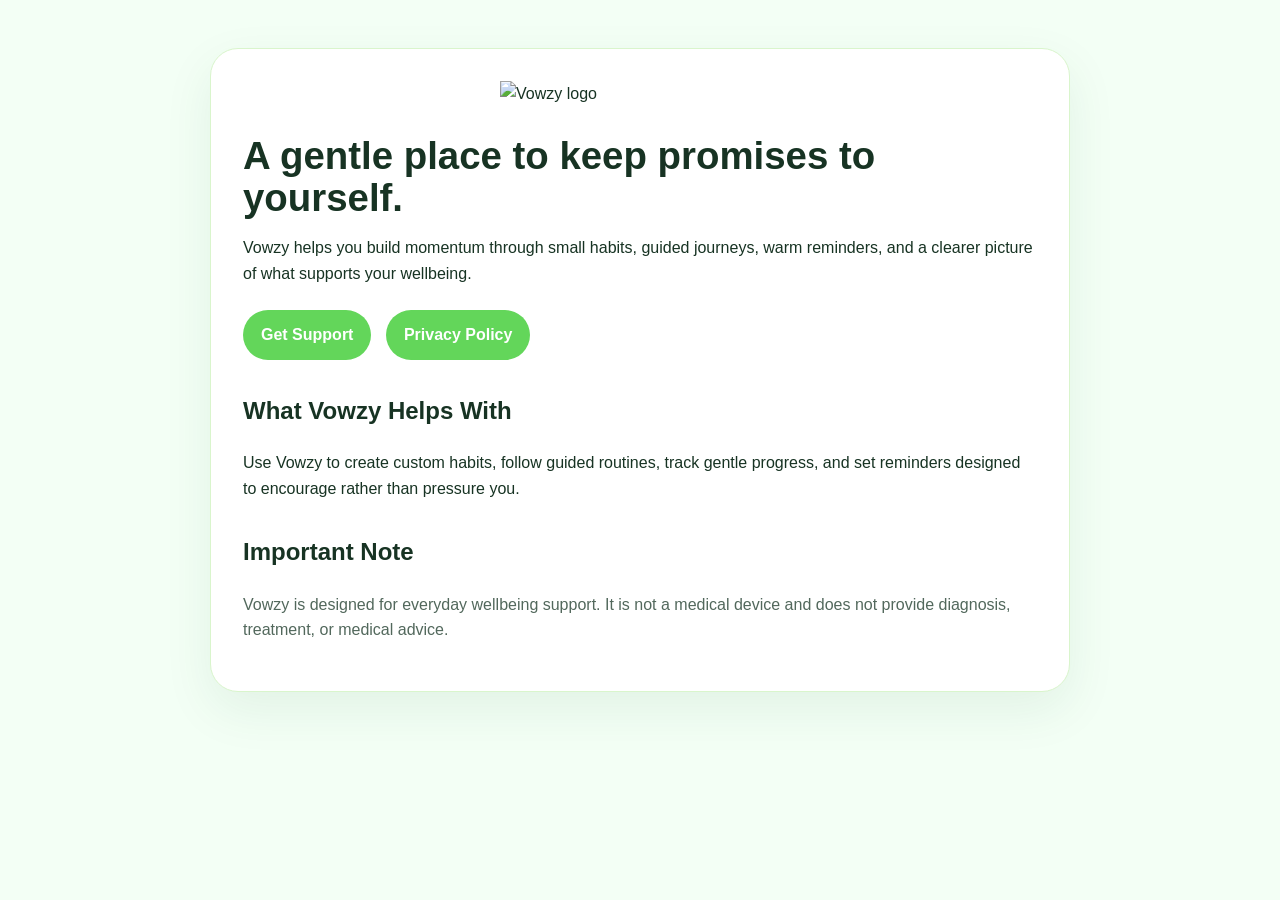
==== index.html @ cc46c050 "Create index.html" ====
<!doctype html>
<html lang="en-GB">
<head>
  <meta charset="utf-8">
  <meta name="viewport" content="width=device-width, initial-scale=1">
  <title>Vowzy</title>
  <meta name="description" content="Vowzy is a gentle habit and guided routine app for iPhone.">
  <style>
    body{margin:0;font-family:-apple-system,BlinkMacSystemFont,"Segoe UI",sans-serif;background:#f3fff5;color:#173323;line-height:1.6}
    main{max-width:860px;margin:auto;padding:48px 22px}
    .card{background:white;border:1px solid #d9f5cc;border-radius:28px;padding:32px;box-shadow:0 18px 50px rgba(31,92,50,.08)}
    img.logo{max-width:280px;width:70%;display:block;margin:0 auto 28px}
    h1{font-size:2.4rem;line-height:1.1;margin:0 0 16px}
    h2{margin-top:32px}
    a{color:#34a853;font-weight:700}
    .buttons a{display:inline-block;margin:8px 10px 0 0;padding:12px 18px;border-radius:999px;background:#63d65a;color:white;text-decoration:none}
    .muted{color:#52685c}
  </style>
</head>
<body>
  <main>
    <section class="card">
      <img class="logo" src="assets/vowzy-logo.png" alt="Vowzy logo">
      <h1>A gentle place to keep promises to yourself.</h1>
      <p>Vowzy helps you build momentum through small habits, guided journeys, warm reminders, and a clearer picture of what supports your wellbeing.</p>
      <div class="buttons">
        <a href="support.html">Get Support</a>
        <a href="privacy.html">Privacy Policy</a>
      </div>

      <h2>What Vowzy Helps With</h2>
      <p>Use Vowzy to create custom habits, follow guided routines, track gentle progress, and set reminders designed to encourage rather than pressure you.</p>

      <h2>Important Note</h2>
      <p class="muted">Vowzy is designed for everyday wellbeing support. It is not a medical device and does not provide diagnosis, treatment, or medical advice.</p>
    </section>
  </main>
</body>
</html>
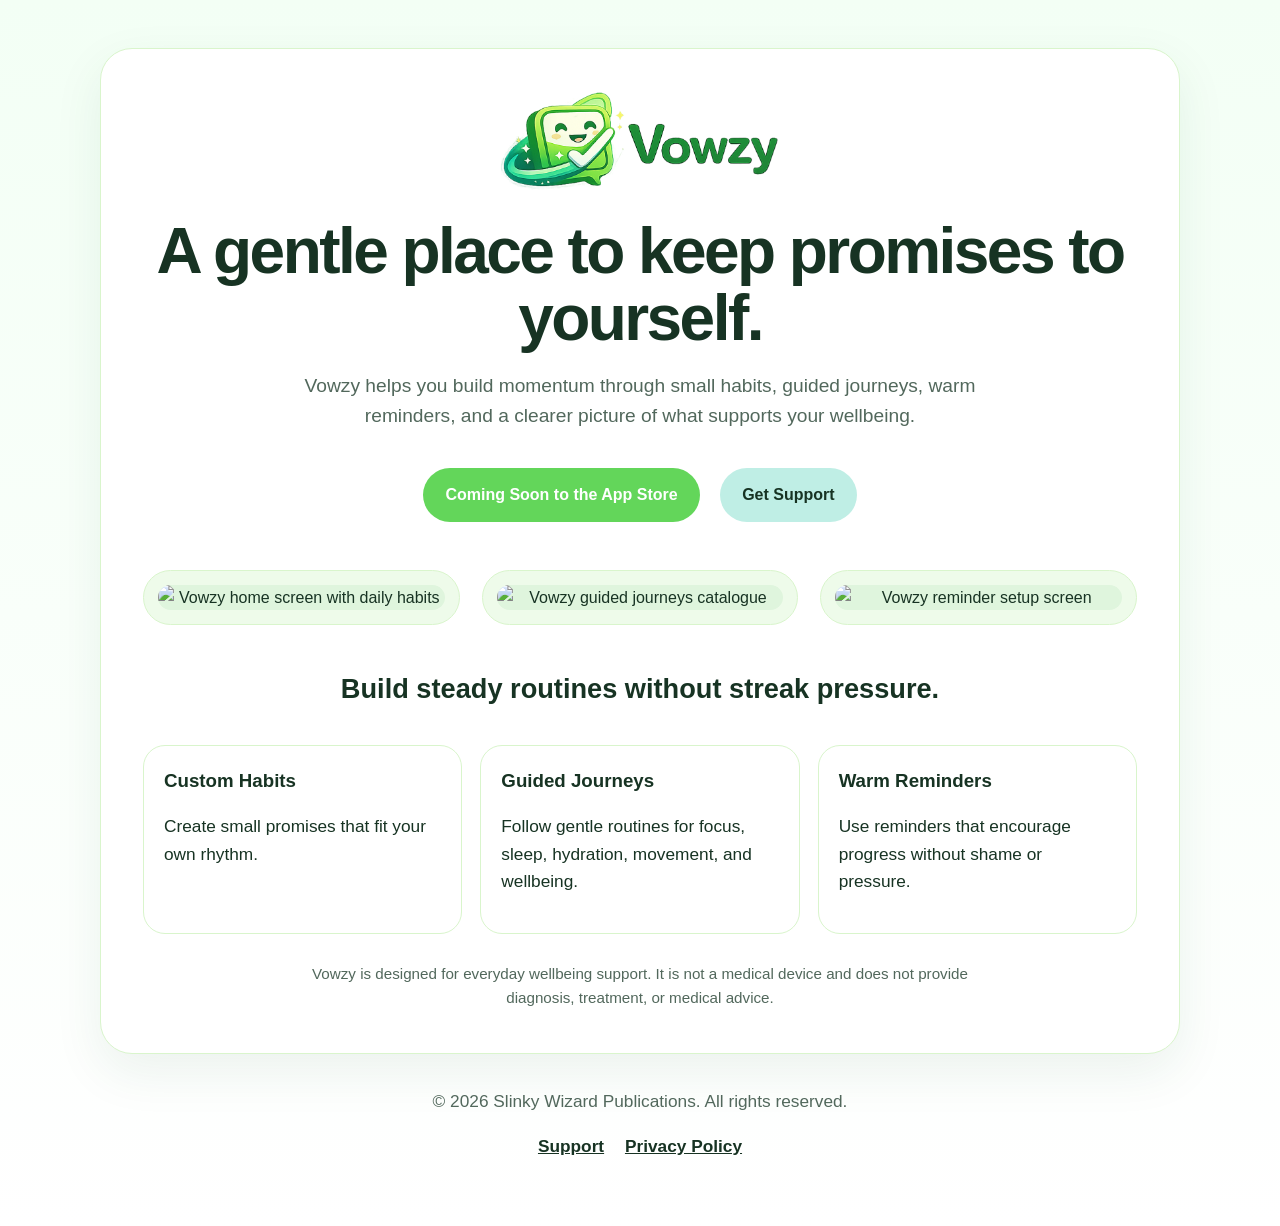
==== commit 9b5ea601: "Update index.html" ====
--- a/index.html
+++ b/index.html
@@ -6,34 +6,220 @@
   <title>Vowzy</title>
   <meta name="description" content="Vowzy is a gentle habit and guided routine app for iPhone.">
   <style>
-    body{margin:0;font-family:-apple-system,BlinkMacSystemFont,"Segoe UI",sans-serif;background:#f3fff5;color:#173323;line-height:1.6}
-    main{max-width:860px;margin:auto;padding:48px 22px}
-    .card{background:white;border:1px solid #d9f5cc;border-radius:28px;padding:32px;box-shadow:0 18px 50px rgba(31,92,50,.08)}
-    img.logo{max-width:280px;width:70%;display:block;margin:0 auto 28px}
-    h1{font-size:2.4rem;line-height:1.1;margin:0 0 16px}
-    h2{margin-top:32px}
-    a{color:#34a853;font-weight:700}
-    .buttons a{display:inline-block;margin:8px 10px 0 0;padding:12px 18px;border-radius:999px;background:#63d65a;color:white;text-decoration:none}
-    .muted{color:#52685c}
+    :root {
+      --ink: #173323;
+      --soft: #52685c;
+      --mint: #f3fff5;
+      --card: #ffffff;
+      --line: #d9f5cc;
+      --green: #63d65a;
+      --teal: #bfeee5;
+    }
+
+    body {
+      margin: 0;
+      font-family: -apple-system, BlinkMacSystemFont, "Segoe UI", sans-serif;
+      background: linear-gradient(180deg, var(--mint), #ffffff);
+      color: var(--ink);
+      line-height: 1.6;
+    }
+
+    main {
+      max-width: 1080px;
+      margin: auto;
+      padding: 48px 22px;
+    }
+
+    .hero {
+      background: var(--card);
+      border: 1px solid var(--line);
+      border-radius: 32px;
+      padding: 42px;
+      text-align: center;
+      box-shadow: 0 18px 50px rgba(31, 92, 50, .08);
+    }
+
+    .logo {
+      max-width: 280px;
+      width: 70%;
+      display: block;
+      margin: 0 auto 28px;
+    }
+
+    h1 {
+      font-size: clamp(2.2rem, 5vw, 4rem);
+      line-height: 1.05;
+      margin: 0 0 18px;
+      letter-spacing: -0.04em;
+    }
+
+    h2 {
+      font-size: 1.7rem;
+      margin-top: 42px;
+    }
+
+    p {
+      font-size: 1.08rem;
+    }
+
+    .lead {
+      max-width: 680px;
+      margin: 0 auto 26px;
+      color: var(--soft);
+      font-size: 1.2rem;
+    }
+
+    .button {
+      display: inline-block;
+      margin: 10px 8px;
+      padding: 14px 22px;
+      border-radius: 999px;
+      background: var(--green);
+      color: white;
+      text-decoration: none;
+      font-weight: 800;
+    }
+
+    .button.secondary {
+      background: var(--teal);
+      color: var(--ink);
+    }
+
+    .screenshots {
+      display: grid;
+      grid-template-columns: repeat(3, 1fr);
+      gap: 22px;
+      margin-top: 38px;
+    }
+
+    .screenshot-card {
+      background: #eefbea;
+      border: 1px solid var(--line);
+      border-radius: 28px;
+      padding: 14px;
+    }
+
+    .screenshot-card img {
+      width: 100%;
+      border-radius: 22px;
+      display: block;
+      background: #dff5dd;
+    }
+
+    .features {
+      display: grid;
+      grid-template-columns: repeat(3, 1fr);
+      gap: 18px;
+      margin-top: 34px;
+      text-align: left;
+    }
+
+    .feature {
+      background: rgba(255,255,255,.72);
+      border: 1px solid var(--line);
+      border-radius: 22px;
+      padding: 20px;
+    }
+
+    .feature h3 {
+      margin-top: 0;
+      margin-bottom: 8px;
+    }
+
+    footer {
+      margin-top: 34px;
+      text-align: center;
+      color: var(--soft);
+    }
+
+    footer a {
+      color: var(--ink);
+      font-weight: 700;
+      margin: 0 8px;
+    }
+
+    .note {
+      color: var(--soft);
+      font-size: .95rem;
+      max-width: 720px;
+      margin: 28px auto 0;
+    }
+
+    @media (max-width: 760px) {
+      main {
+        padding: 28px 16px;
+      }
+
+      .hero {
+        padding: 28px 18px;
+      }
+
+      .screenshots,
+      .features {
+        grid-template-columns: 1fr;
+      }
+    }
   </style>
 </head>
 <body>
   <main>
-    <section class="card">
+    <section class="hero">
       <img class="logo" src="assets/vowzy-logo.png" alt="Vowzy logo">
+
       <h1>A gentle place to keep promises to yourself.</h1>
-      <p>Vowzy helps you build momentum through small habits, guided journeys, warm reminders, and a clearer picture of what supports your wellbeing.</p>
-      <div class="buttons">
-        <a href="support.html">Get Support</a>
-        <a href="privacy.html">Privacy Policy</a>
+
+      <p class="lead">
+        Vowzy helps you build momentum through small habits, guided journeys,
+        warm reminders, and a clearer picture of what supports your wellbeing.
+      </p>
+
+      <a class="button" href="#" aria-disabled="true">Coming Soon to the App Store</a>
+      <a class="button secondary" href="support.html">Get Support</a>
+
+      <div class="screenshots" aria-label="Vowzy app screenshots">
+        <div class="screenshot-card">
+          <img src="assets/screenshot-home.png" alt="Vowzy home screen with daily habits">
+        </div>
+        <div class="screenshot-card">
+          <img src="assets/screenshot-journeys.png" alt="Vowzy guided journeys catalogue">
+        </div>
+        <div class="screenshot-card">
+          <img src="assets/screenshot-reminders.png" alt="Vowzy reminder setup screen">
+        </div>
       </div>
 
-      <h2>What Vowzy Helps With</h2>
-      <p>Use Vowzy to create custom habits, follow guided routines, track gentle progress, and set reminders designed to encourage rather than pressure you.</p>
-
-      <h2>Important Note</h2>
-      <p class="muted">Vowzy is designed for everyday wellbeing support. It is not a medical device and does not provide diagnosis, treatment, or medical advice.</p>
+      <h2>Build steady routines without streak pressure.</h2>
+
+      <div class="features">
+        <div class="feature">
+          <h3>Custom Habits</h3>
+          <p>Create small promises that fit your own rhythm.</p>
+        </div>
+
+        <div class="feature">
+          <h3>Guided Journeys</h3>
+          <p>Follow gentle routines for focus, sleep, hydration, movement, and wellbeing.</p>
+        </div>
+
+        <div class="feature">
+          <h3>Warm Reminders</h3>
+          <p>Use reminders that encourage progress without shame or pressure.</p>
+        </div>
+      </div>
+
+      <p class="note">
+        Vowzy is designed for everyday wellbeing support. It is not a medical device
+        and does not provide diagnosis, treatment, or medical advice.
+      </p>
     </section>
+
+    <footer>
+  <p>&copy; 2026 Slinky Wizard Publications. All rights reserved.</p>
+  <p>
+    <a href="support.html">Support</a>
+    <a href="privacy.html">Privacy Policy</a>
+  </p>
+</footer>
   </main>
 </body>
 </html>
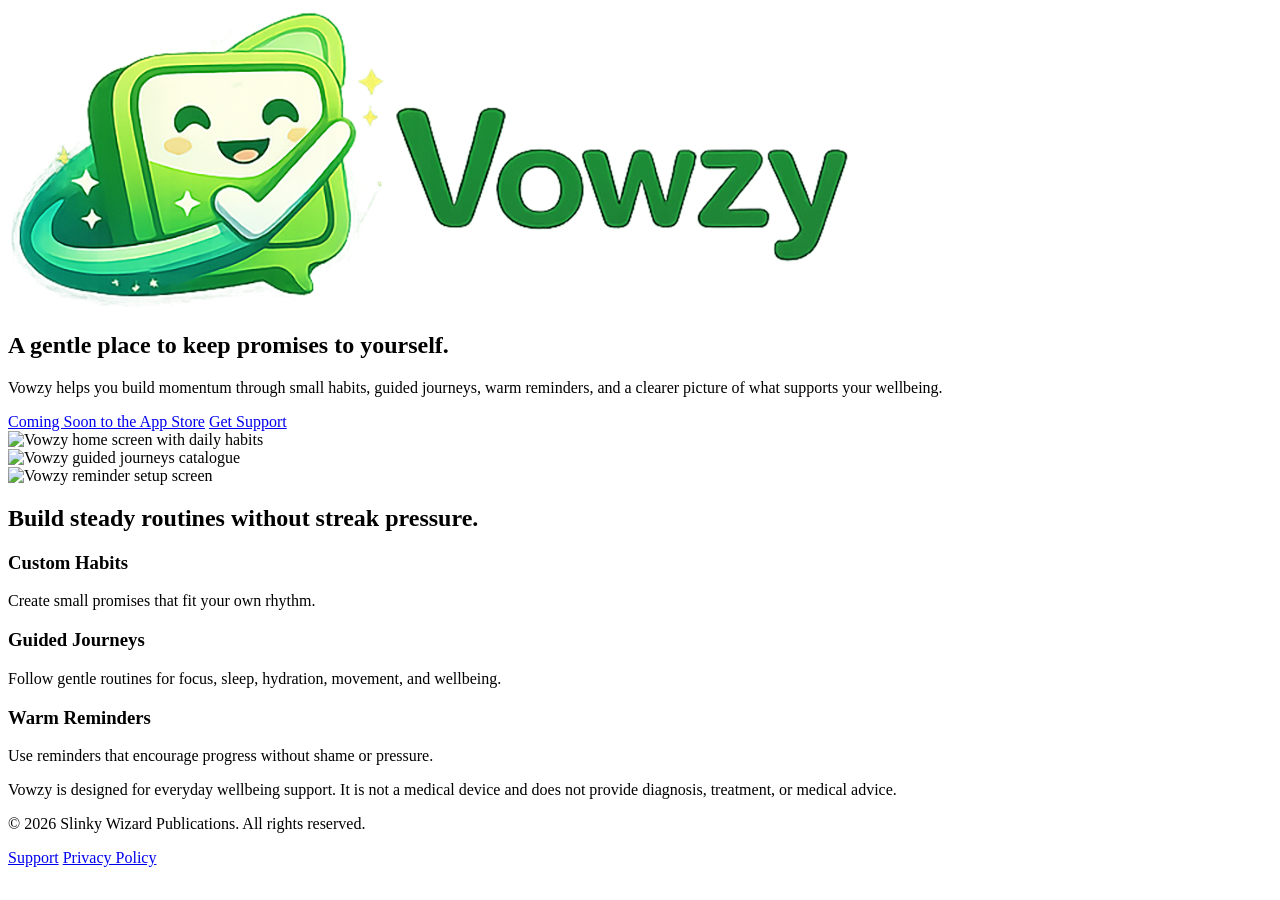
==== commit 918813f8: "Update index.html" ====
--- a/index.html
+++ b/index.html
@@ -5,161 +5,7 @@
   <meta name="viewport" content="width=device-width, initial-scale=1">
   <title>Vowzy</title>
   <meta name="description" content="Vowzy is a gentle habit and guided routine app for iPhone.">
-  <style>
-    :root {
-      --ink: #173323;
-      --soft: #52685c;
-      --mint: #f3fff5;
-      --card: #ffffff;
-      --line: #d9f5cc;
-      --green: #63d65a;
-      --teal: #bfeee5;
-    }
-
-    body {
-      margin: 0;
-      font-family: -apple-system, BlinkMacSystemFont, "Segoe UI", sans-serif;
-      background: linear-gradient(180deg, var(--mint), #ffffff);
-      color: var(--ink);
-      line-height: 1.6;
-    }
-
-    main {
-      max-width: 1080px;
-      margin: auto;
-      padding: 48px 22px;
-    }
-
-    .hero {
-      background: var(--card);
-      border: 1px solid var(--line);
-      border-radius: 32px;
-      padding: 42px;
-      text-align: center;
-      box-shadow: 0 18px 50px rgba(31, 92, 50, .08);
-    }
-
-    .logo {
-      max-width: 280px;
-      width: 70%;
-      display: block;
-      margin: 0 auto 28px;
-    }
-
-    h1 {
-      font-size: clamp(2.2rem, 5vw, 4rem);
-      line-height: 1.05;
-      margin: 0 0 18px;
-      letter-spacing: -0.04em;
-    }
-
-    h2 {
-      font-size: 1.7rem;
-      margin-top: 42px;
-    }
-
-    p {
-      font-size: 1.08rem;
-    }
-
-    .lead {
-      max-width: 680px;
-      margin: 0 auto 26px;
-      color: var(--soft);
-      font-size: 1.2rem;
-    }
-
-    .button {
-      display: inline-block;
-      margin: 10px 8px;
-      padding: 14px 22px;
-      border-radius: 999px;
-      background: var(--green);
-      color: white;
-      text-decoration: none;
-      font-weight: 800;
-    }
-
-    .button.secondary {
-      background: var(--teal);
-      color: var(--ink);
-    }
-
-    .screenshots {
-      display: grid;
-      grid-template-columns: repeat(3, 1fr);
-      gap: 22px;
-      margin-top: 38px;
-    }
-
-    .screenshot-card {
-      background: #eefbea;
-      border: 1px solid var(--line);
-      border-radius: 28px;
-      padding: 14px;
-    }
-
-    .screenshot-card img {
-      width: 100%;
-      border-radius: 22px;
-      display: block;
-      background: #dff5dd;
-    }
-
-    .features {
-      display: grid;
-      grid-template-columns: repeat(3, 1fr);
-      gap: 18px;
-      margin-top: 34px;
-      text-align: left;
-    }
-
-    .feature {
-      background: rgba(255,255,255,.72);
-      border: 1px solid var(--line);
-      border-radius: 22px;
-      padding: 20px;
-    }
-
-    .feature h3 {
-      margin-top: 0;
-      margin-bottom: 8px;
-    }
-
-    footer {
-      margin-top: 34px;
-      text-align: center;
-      color: var(--soft);
-    }
-
-    footer a {
-      color: var(--ink);
-      font-weight: 700;
-      margin: 0 8px;
-    }
-
-    .note {
-      color: var(--soft);
-      font-size: .95rem;
-      max-width: 720px;
-      margin: 28px auto 0;
-    }
-
-    @media (max-width: 760px) {
-      main {
-        padding: 28px 16px;
-      }
-
-      .hero {
-        padding: 28px 18px;
-      }
-
-      .screenshots,
-      .features {
-        grid-template-columns: 1fr;
-      }
-    }
-  </style>
+  <link rel="stylesheet" href="styles.css">
 </head>
 <body>
   <main>
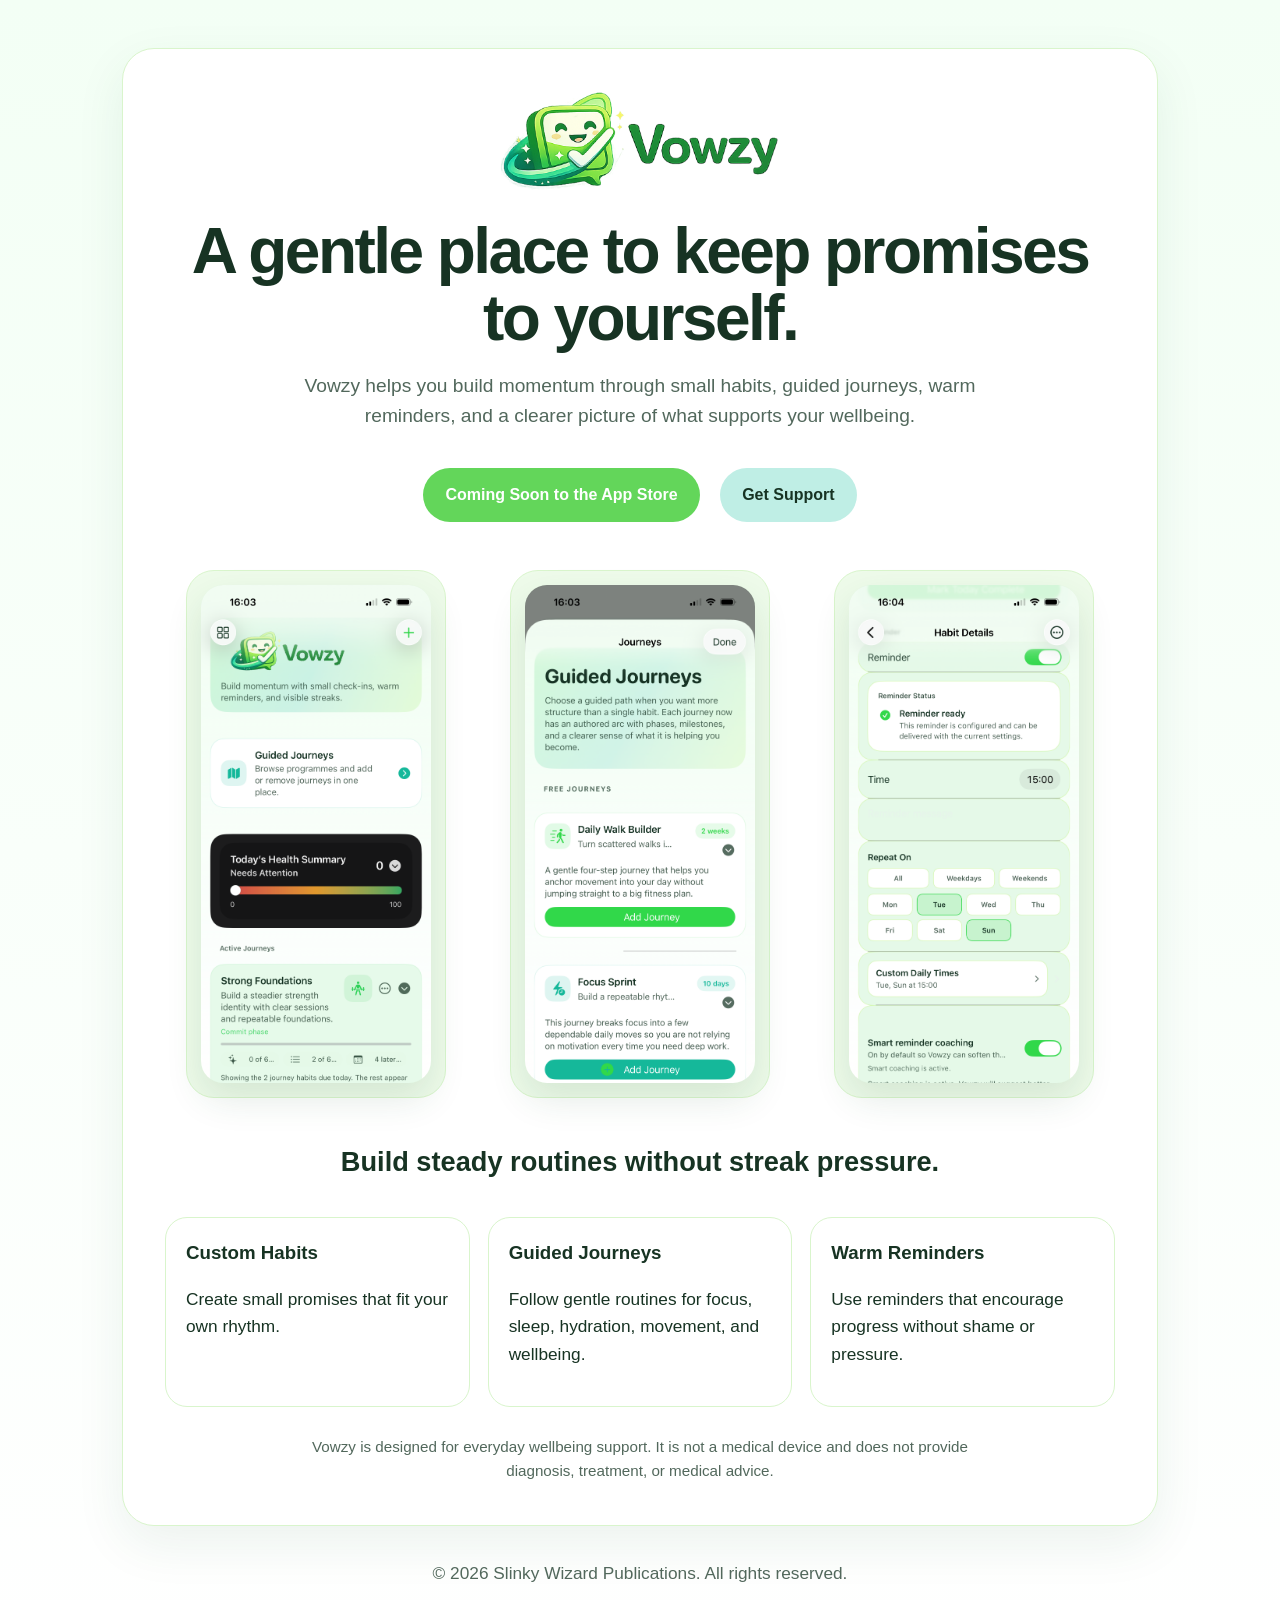
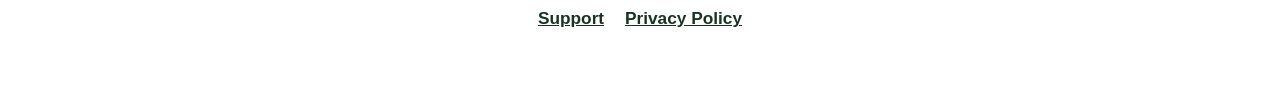
==== commit 102f3c24: "Update index.html" ====
--- a/index.html
+++ b/index.html
@@ -5,6 +5,8 @@
   <meta name="viewport" content="width=device-width, initial-scale=1">
   <title>Vowzy</title>
   <meta name="description" content="Vowzy is a gentle habit and guided routine app for iPhone.">
+  <link rel="icon" type="image/png" href="./assets/favicon.png">
+  <link rel="apple-touch-icon" href="./assets/favicon.png">
   <link rel="stylesheet" href="styles.css">
 </head>
 <body>
--- a/styles.css
+++ b/styles.css
@@ -0,0 +1,229 @@
+:root {
+  --ink: #173323;
+  --soft: #52685c;
+  --mint: #f3fff5;
+  --card: #ffffff;
+  --line: #d9f5cc;
+  --green: #63d65a;
+  --teal: #bfeee5;
+}
+
+* {
+  box-sizing: border-box;
+}
+
+body {
+  margin: 0;
+  font-family: -apple-system, BlinkMacSystemFont, "Segoe UI", sans-serif;
+  background: linear-gradient(180deg, var(--mint), #ffffff);
+  color: var(--ink);
+  line-height: 1.6;
+}
+
+main {
+  max-width: 1080px;
+  margin: auto;
+  padding: 48px 22px;
+}
+
+.card,
+.hero {
+  background: var(--card);
+  border: 1px solid var(--line);
+  border-radius: 32px;
+  padding: 42px;
+  box-shadow: 0 18px 50px rgba(31, 92, 50, .08);
+}
+
+.hero {
+  text-align: center;
+}
+
+.logo {
+  max-width: 280px;
+  width: 70%;
+  display: block;
+  margin: 0 auto 28px;
+}
+
+h1 {
+  font-size: clamp(2.2rem, 5vw, 4rem);
+  line-height: 1.05;
+  margin: 0 0 18px;
+  letter-spacing: -0.04em;
+}
+
+h2 {
+  font-size: 1.7rem;
+  margin-top: 42px;
+}
+
+p {
+  font-size: 1.08rem;
+}
+
+a {
+  color: var(--green);
+  font-weight: 700;
+}
+
+.lead {
+  max-width: 680px;
+  margin: 0 auto 26px;
+  color: var(--soft);
+  font-size: 1.2rem;
+}
+
+.button {
+  display: inline-block;
+  margin: 10px 8px;
+  padding: 14px 22px;
+  border-radius: 999px;
+  background: var(--green);
+  color: white;
+  text-decoration: none;
+  font-weight: 800;
+}
+
+.button.secondary {
+  background: var(--teal);
+  color: var(--ink);
+}
+
+.screenshots {
+  display: grid;
+  grid-template-columns: repeat(3, minmax(0, 1fr));
+  gap: 22px;
+  margin-top: 38px;
+  align-items: start;
+}
+
+.screenshot-card {
+  background: #eefbea;
+  border: 1px solid var(--line);
+  border-radius: 28px;
+  padding: 14px;
+  max-width: 260px;
+  width: 100%;
+  margin: 0 auto;
+}
+
+.screenshot-card img {
+  width: 100%;
+  aspect-ratio: 9 / 19.5;
+  object-fit: cover;
+  object-position: top center;
+  border-radius: 22px;
+  display: block;
+  background: #dff5dd;
+  box-shadow: 0 16px 36px rgba(31, 92, 50, .12);
+}
+
+.features {
+  display: grid;
+  grid-template-columns: repeat(3, 1fr);
+  gap: 18px;
+  margin-top: 34px;
+  text-align: left;
+}
+
+.feature {
+  background: rgba(255, 255, 255, .72);
+  border: 1px solid var(--line);
+  border-radius: 22px;
+  padding: 20px;
+}
+
+.feature h3 {
+  margin-top: 0;
+  margin-bottom: 8px;
+}
+
+.muted,
+.note {
+  color: var(--soft);
+}
+
+.note {
+  font-size: .95rem;
+  max-width: 720px;
+  margin: 28px auto 0;
+}
+
+footer {
+  margin-top: 34px;
+  text-align: center;
+  color: var(--soft);
+}
+
+footer a {
+  color: var(--ink);
+  font-weight: 700;
+  margin: 0 8px;
+}
+
+.page-title-row {
+  display: flex;
+  align-items: center;
+  gap: 18px;
+  margin-bottom: 24px;
+}
+
+.page-title-row img.page-title-icon {
+  display: block;
+  width: 72px !important;
+  height: 72px !important;
+  min-width: 72px;
+  max-width: 72px !important;
+  max-height: 72px !important;
+  flex: 0 0 72px;
+  object-fit: cover;
+  border-radius: 18px;
+  box-shadow: 0 12px 28px rgba(31, 92, 50, .14);
+}
+
+.page-title-row h1 {
+  margin: 0;
+  text-align: left;
+}
+
+@media (max-width: 760px) {
+  main {
+    padding: 28px 16px;
+  }
+
+  .card,
+  .hero {
+    padding: 28px 18px;
+  }
+
+  .screenshots,
+  .features {
+    grid-template-columns: 1fr;
+  }
+
+  .screenshot-card {
+    max-width: 280px;
+  }
+}
+
+@media (max-width: 520px) {
+  .page-title-row {
+    align-items: flex-start;
+    gap: 12px;
+  }
+
+  .page-title-row img.page-title-icon {
+    width: 58px !important;
+    height: 58px !important;
+    min-width: 58px;
+    max-width: 58px !important;
+    max-height: 58px !important;
+    flex-basis: 58px;
+    border-radius: 14px;
+  }
+
+  .page-title-row h1 {
+    font-size: 2rem;
+  }
+}
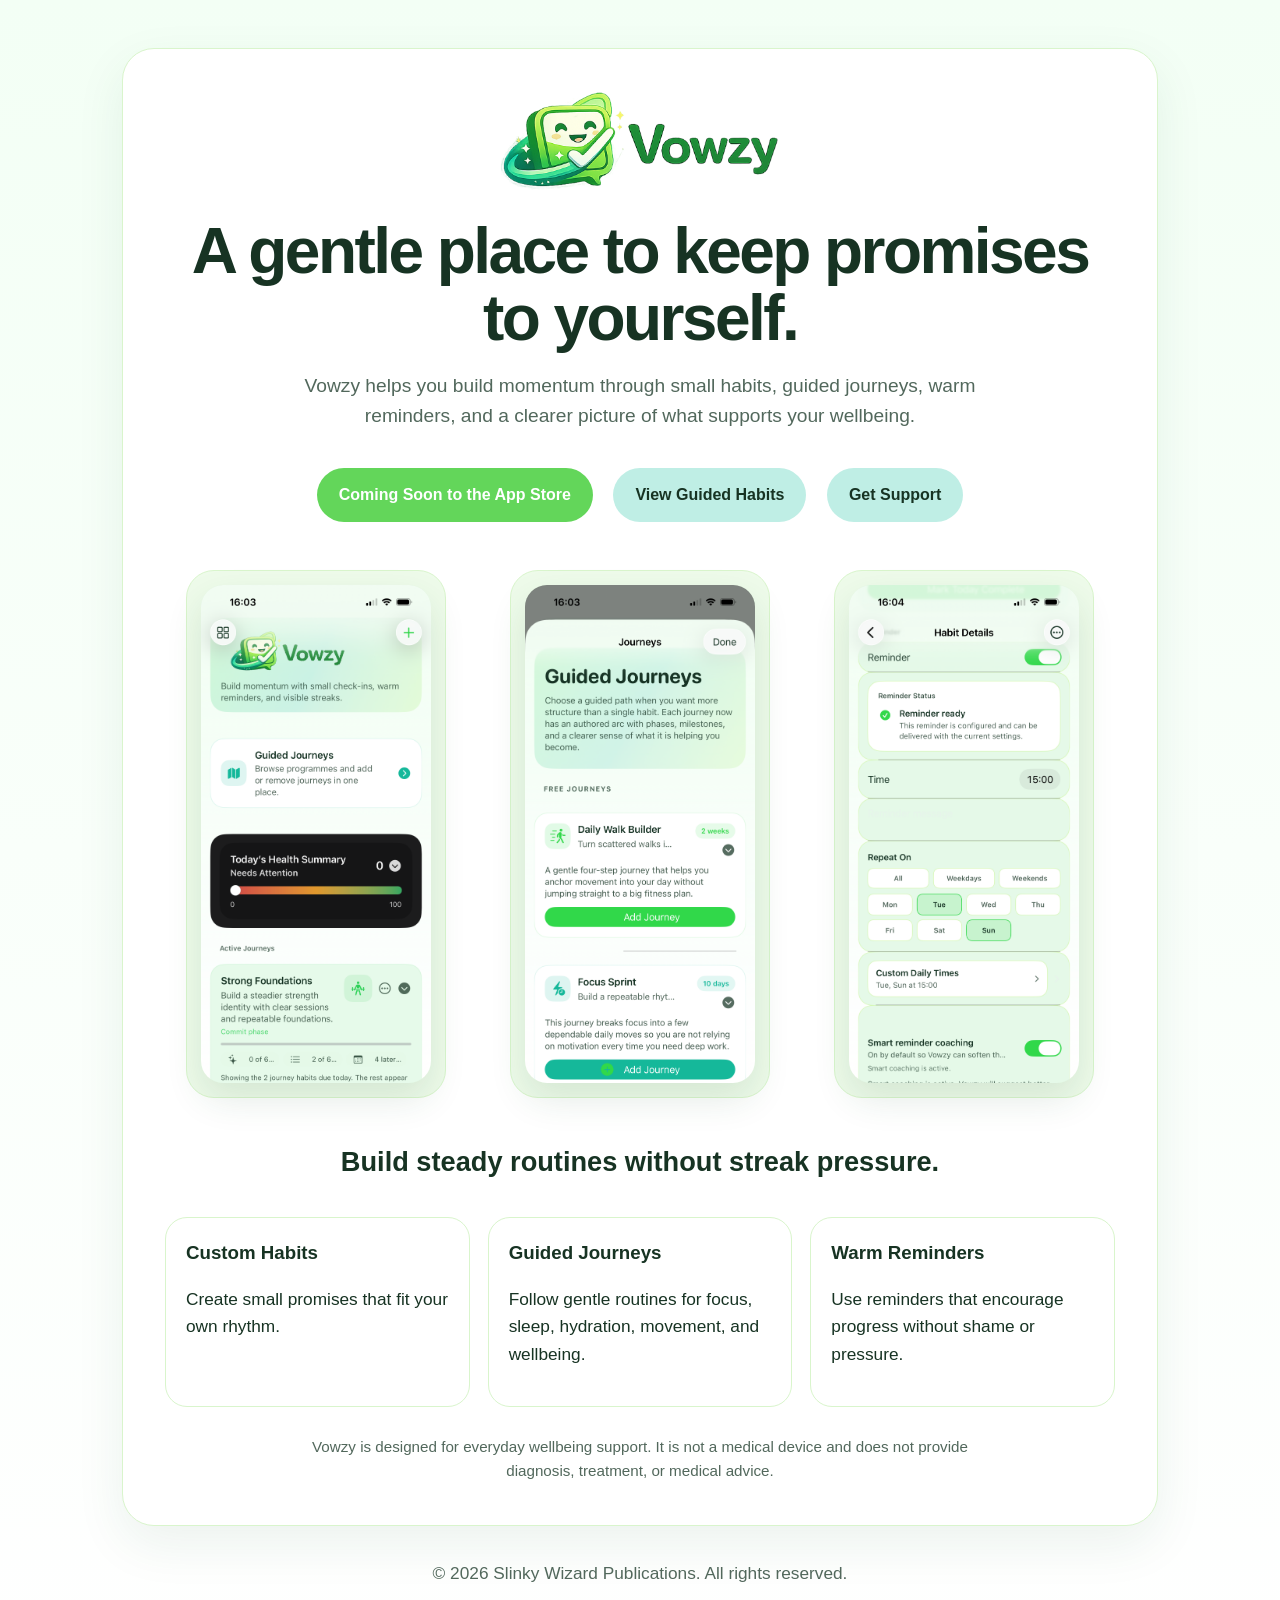
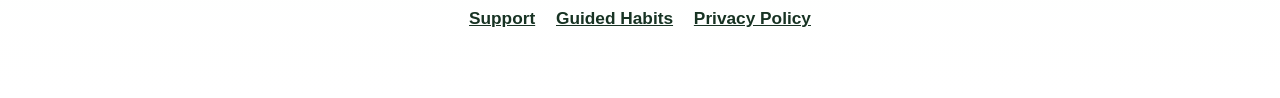
==== commit 92131b12: "Add guided habit support pages" ====
--- a/index.html
+++ b/index.html
@@ -22,6 +22,7 @@
       </p>
 
       <a class="button" href="#" aria-disabled="true">Coming Soon to the App Store</a>
+      <a class="button secondary" href="habits.html">View Guided Habits</a>
       <a class="button secondary" href="support.html">Get Support</a>
 
       <div class="screenshots" aria-label="Vowzy app screenshots">
@@ -65,6 +66,7 @@
   <p>&copy; 2026 Slinky Wizard Publications. All rights reserved.</p>
   <p>
     <a href="support.html">Support</a>
+    <a href="habits.html">Guided Habits</a>
     <a href="privacy.html">Privacy Policy</a>
   </p>
 </footer>
--- a/styles.css
+++ b/styles.css
@@ -72,6 +72,11 @@
   margin: 0 auto 26px;
   color: var(--soft);
   font-size: 1.2rem;
+}
+
+.lead.left {
+  margin-left: 0;
+  text-align: left;
 }
 
 .button {
@@ -127,16 +132,136 @@
   text-align: left;
 }
 
-.feature {
+.feature,
+.mini-card,
+.journey-card {
   background: rgba(255, 255, 255, .72);
   border: 1px solid var(--line);
   border-radius: 22px;
   padding: 20px;
 }
 
-.feature h3 {
+.feature h3,
+.mini-card h3,
+.journey-card h3 {
   margin-top: 0;
   margin-bottom: 8px;
+}
+
+.page-nav {
+  display: flex;
+  flex-wrap: wrap;
+  gap: 10px;
+  margin: 24px 0 8px;
+}
+
+.page-nav a,
+.pill {
+  border: 1px solid var(--line);
+  border-radius: 999px;
+  color: var(--ink);
+  display: inline-block;
+  font-size: .88rem;
+  font-weight: 800;
+  line-height: 1.2;
+  padding: 8px 12px;
+  text-decoration: none;
+}
+
+.page-nav a {
+  background: #f7fff4;
+}
+
+.habit-grid,
+.journey-grid {
+  display: grid;
+  gap: 16px;
+  margin-top: 24px;
+}
+
+.habit-grid {
+  grid-template-columns: repeat(2, minmax(0, 1fr));
+}
+
+.journey-grid {
+  grid-template-columns: repeat(3, minmax(0, 1fr));
+}
+
+.mini-card,
+.journey-card {
+  text-align: left;
+}
+
+.mini-card p,
+.journey-card p {
+  margin-bottom: 0;
+}
+
+.journey-card ul {
+  margin: 16px 0 0;
+  padding-left: 20px;
+}
+
+.journey-card li {
+  margin: 6px 0;
+}
+
+.journey-card.premium {
+  background: linear-gradient(180deg, #ffffff, #f6fffb);
+}
+
+.journey-media {
+  align-items: end;
+  background: #eefbea;
+  border: 1px solid var(--line);
+  border-radius: 20px;
+  display: grid;
+  grid-template-columns: 72px minmax(0, 1fr);
+  gap: 14px;
+  margin: 0 0 18px;
+  overflow: hidden;
+  padding: 14px 14px 0;
+}
+
+.journey-logo {
+  align-self: start;
+  aspect-ratio: 1;
+  border-radius: 18px;
+  box-shadow: 0 12px 28px rgba(31, 92, 50, .14);
+  display: block;
+  object-fit: cover;
+  width: 72px;
+}
+
+.journey-screenshot {
+  aspect-ratio: 9 / 19.5;
+  border-radius: 18px 18px 0 0;
+  box-shadow: 0 14px 32px rgba(31, 92, 50, .14);
+  display: block;
+  justify-self: end;
+  max-height: 210px;
+  object-fit: cover;
+  object-position: top center;
+  width: min(100%, 104px);
+}
+
+.pill {
+  background: var(--teal);
+  margin-bottom: 14px;
+}
+
+.pill.premium {
+  background: #e8f8d6;
+}
+
+.eyebrow {
+  color: var(--soft);
+  display: block;
+  font-size: .82rem;
+  font-weight: 800;
+  letter-spacing: .04em;
+  margin-bottom: 10px;
+  text-transform: uppercase;
 }
 
 .muted,
@@ -198,7 +323,9 @@
   }
 
   .screenshots,
-  .features {
+  .features,
+  .habit-grid,
+  .journey-grid {
     grid-template-columns: 1fr;
   }
 
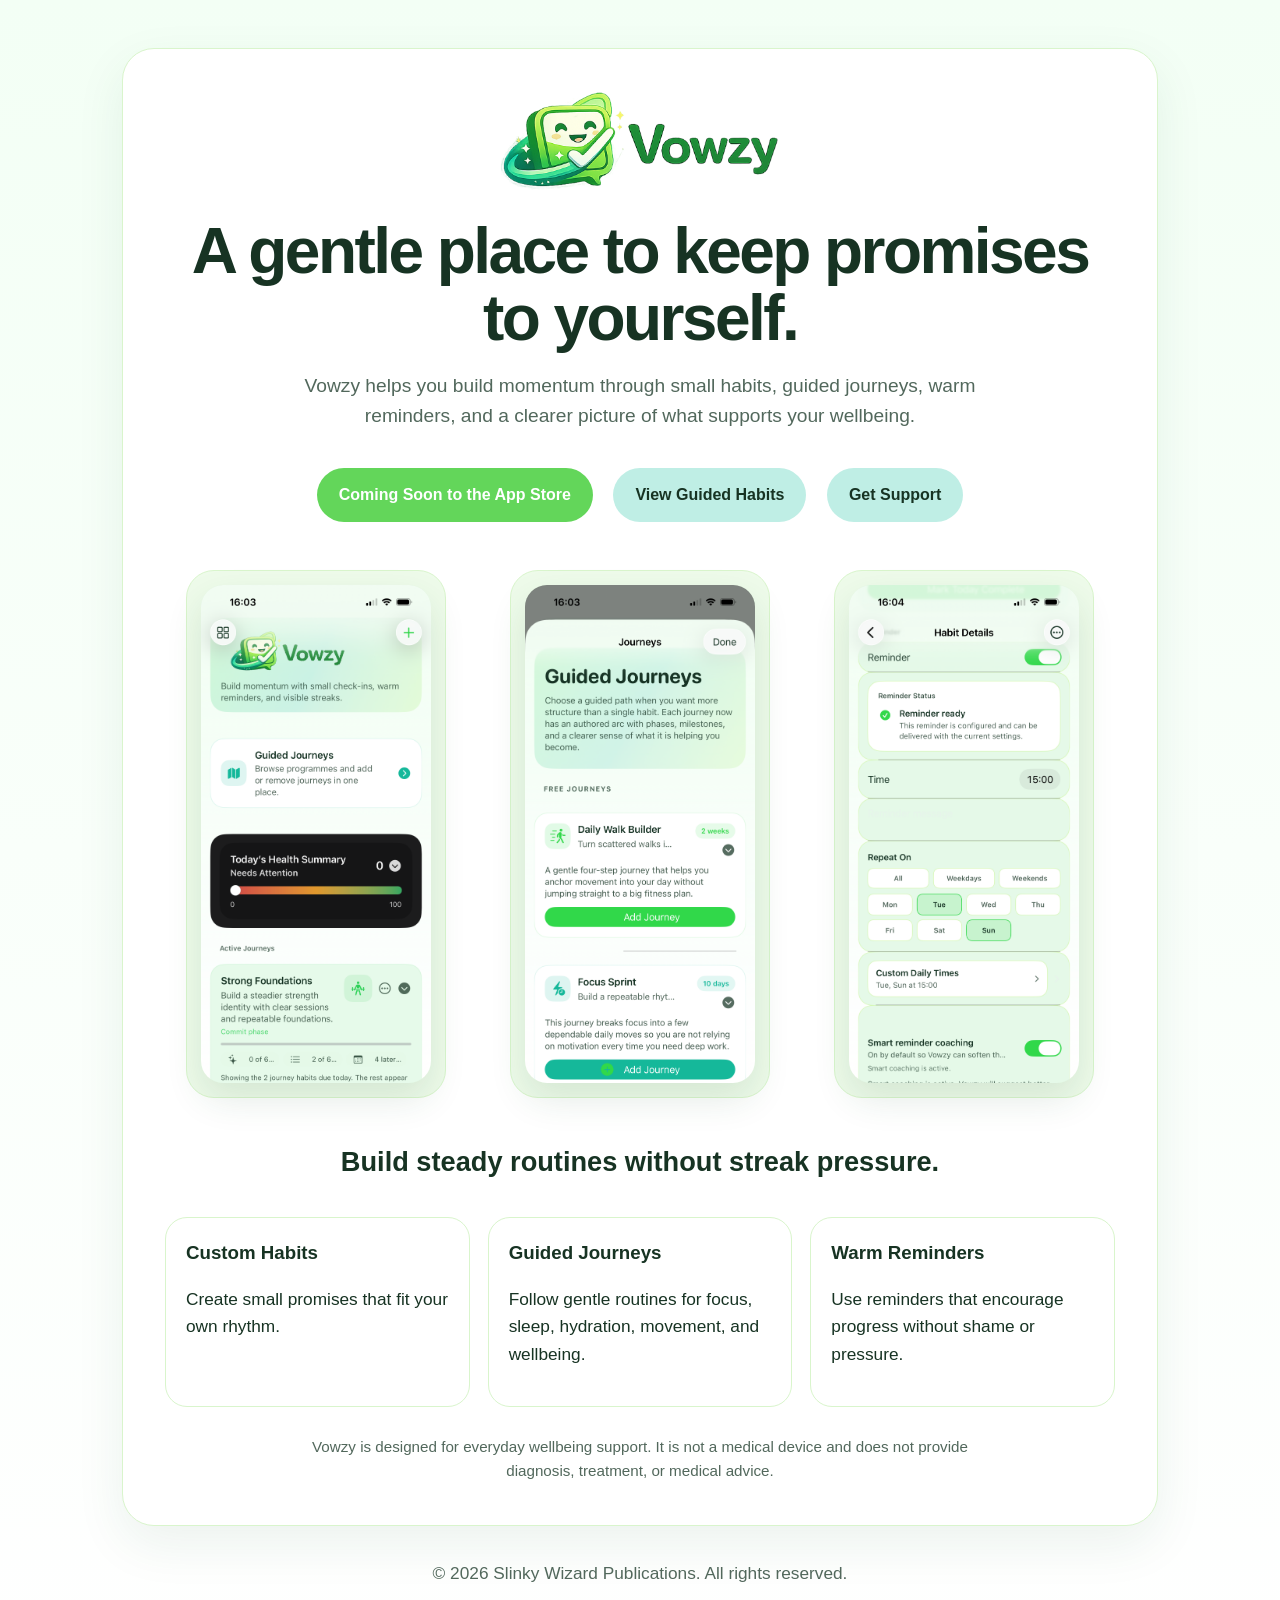
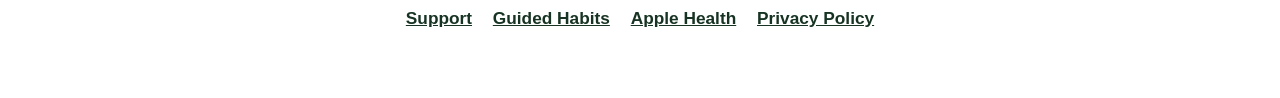
==== commit 9f27b224: "Add Apple Health support page" ====
--- a/index.html
+++ b/index.html
@@ -67,6 +67,7 @@
   <p>
     <a href="support.html">Support</a>
     <a href="habits.html">Guided Habits</a>
+    <a href="apple-health.html">Apple Health</a>
     <a href="privacy.html">Privacy Policy</a>
   </p>
 </footer>
--- a/styles.css
+++ b/styles.css
@@ -173,7 +173,8 @@
 }
 
 .habit-grid,
-.journey-grid {
+.journey-grid,
+.topic-grid {
   display: grid;
   gap: 16px;
   margin-top: 24px;
@@ -185,6 +186,10 @@
 
 .journey-grid {
   grid-template-columns: repeat(3, minmax(0, 1fr));
+}
+
+.topic-grid {
+  grid-template-columns: repeat(2, minmax(0, 1fr));
 }
 
 .mini-card,
@@ -325,7 +330,8 @@
   .screenshots,
   .features,
   .habit-grid,
-  .journey-grid {
+  .journey-grid,
+  .topic-grid {
     grid-template-columns: 1fr;
   }
 
